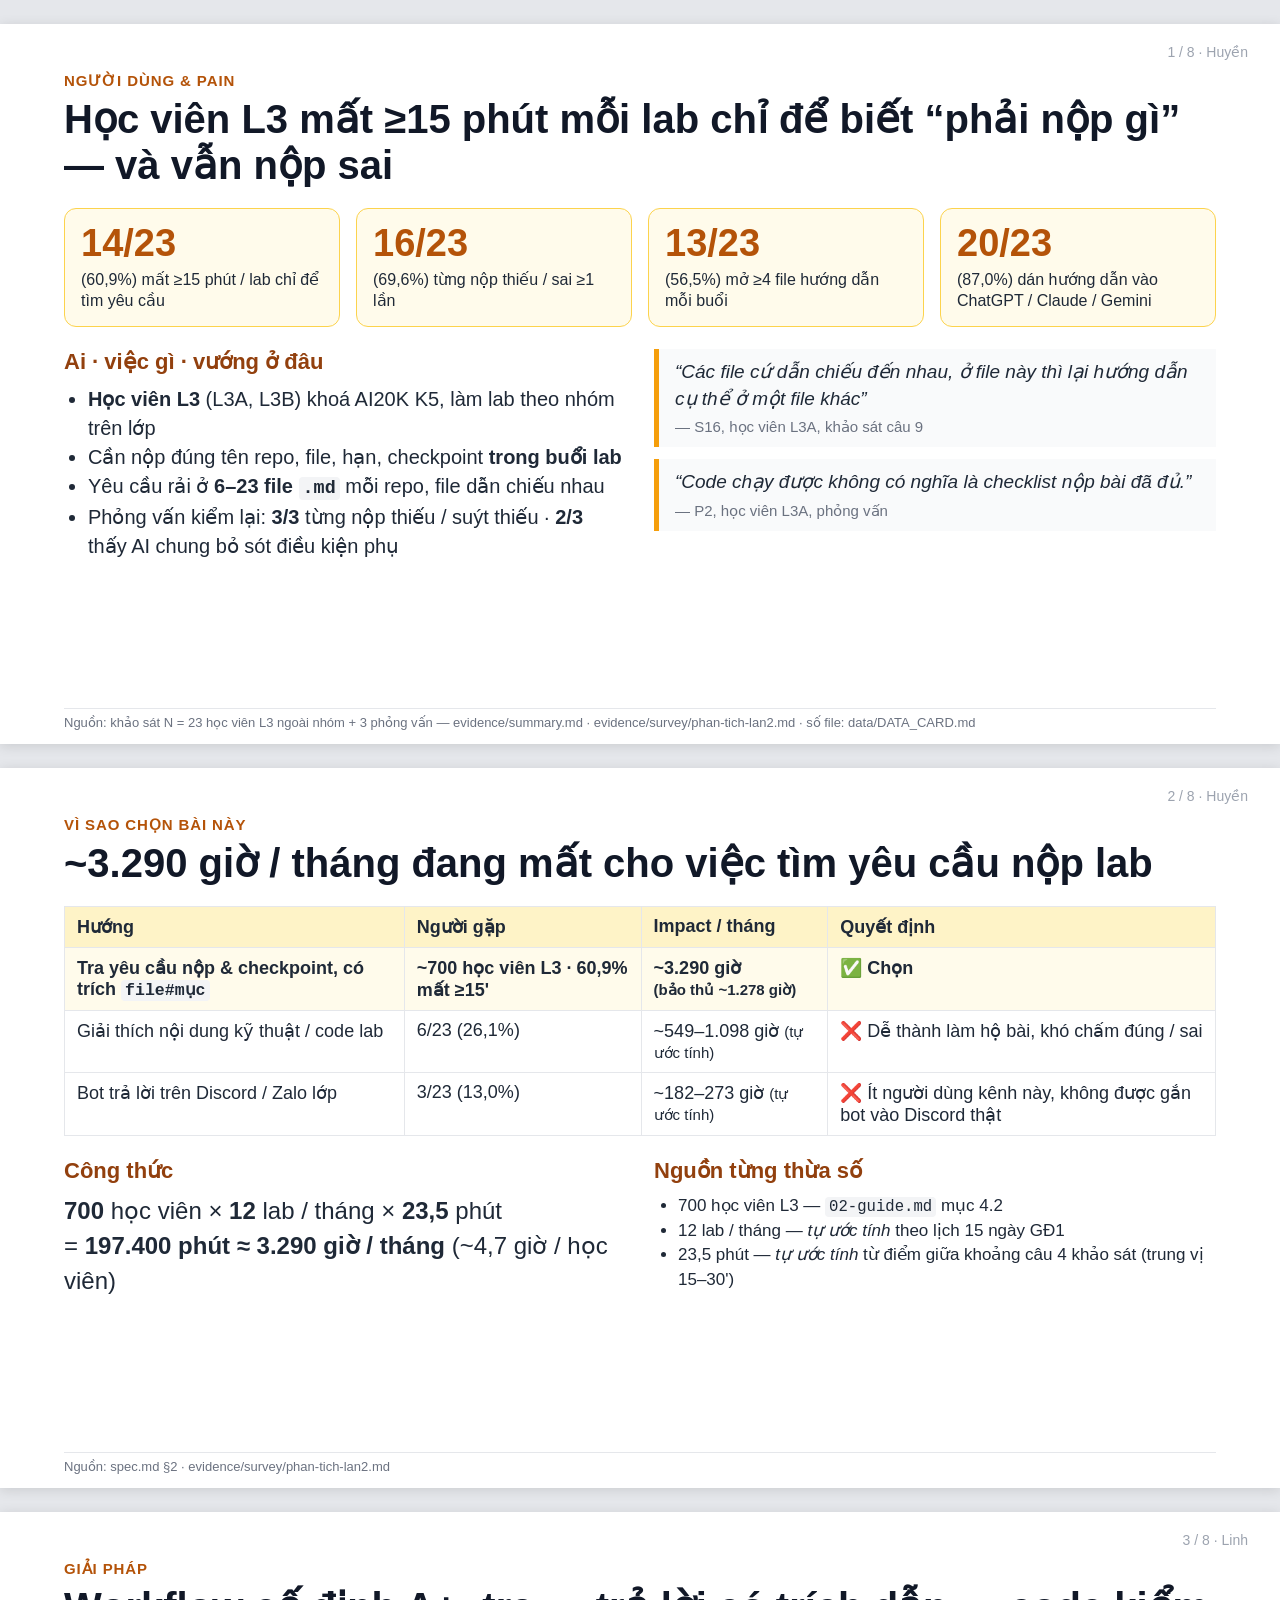
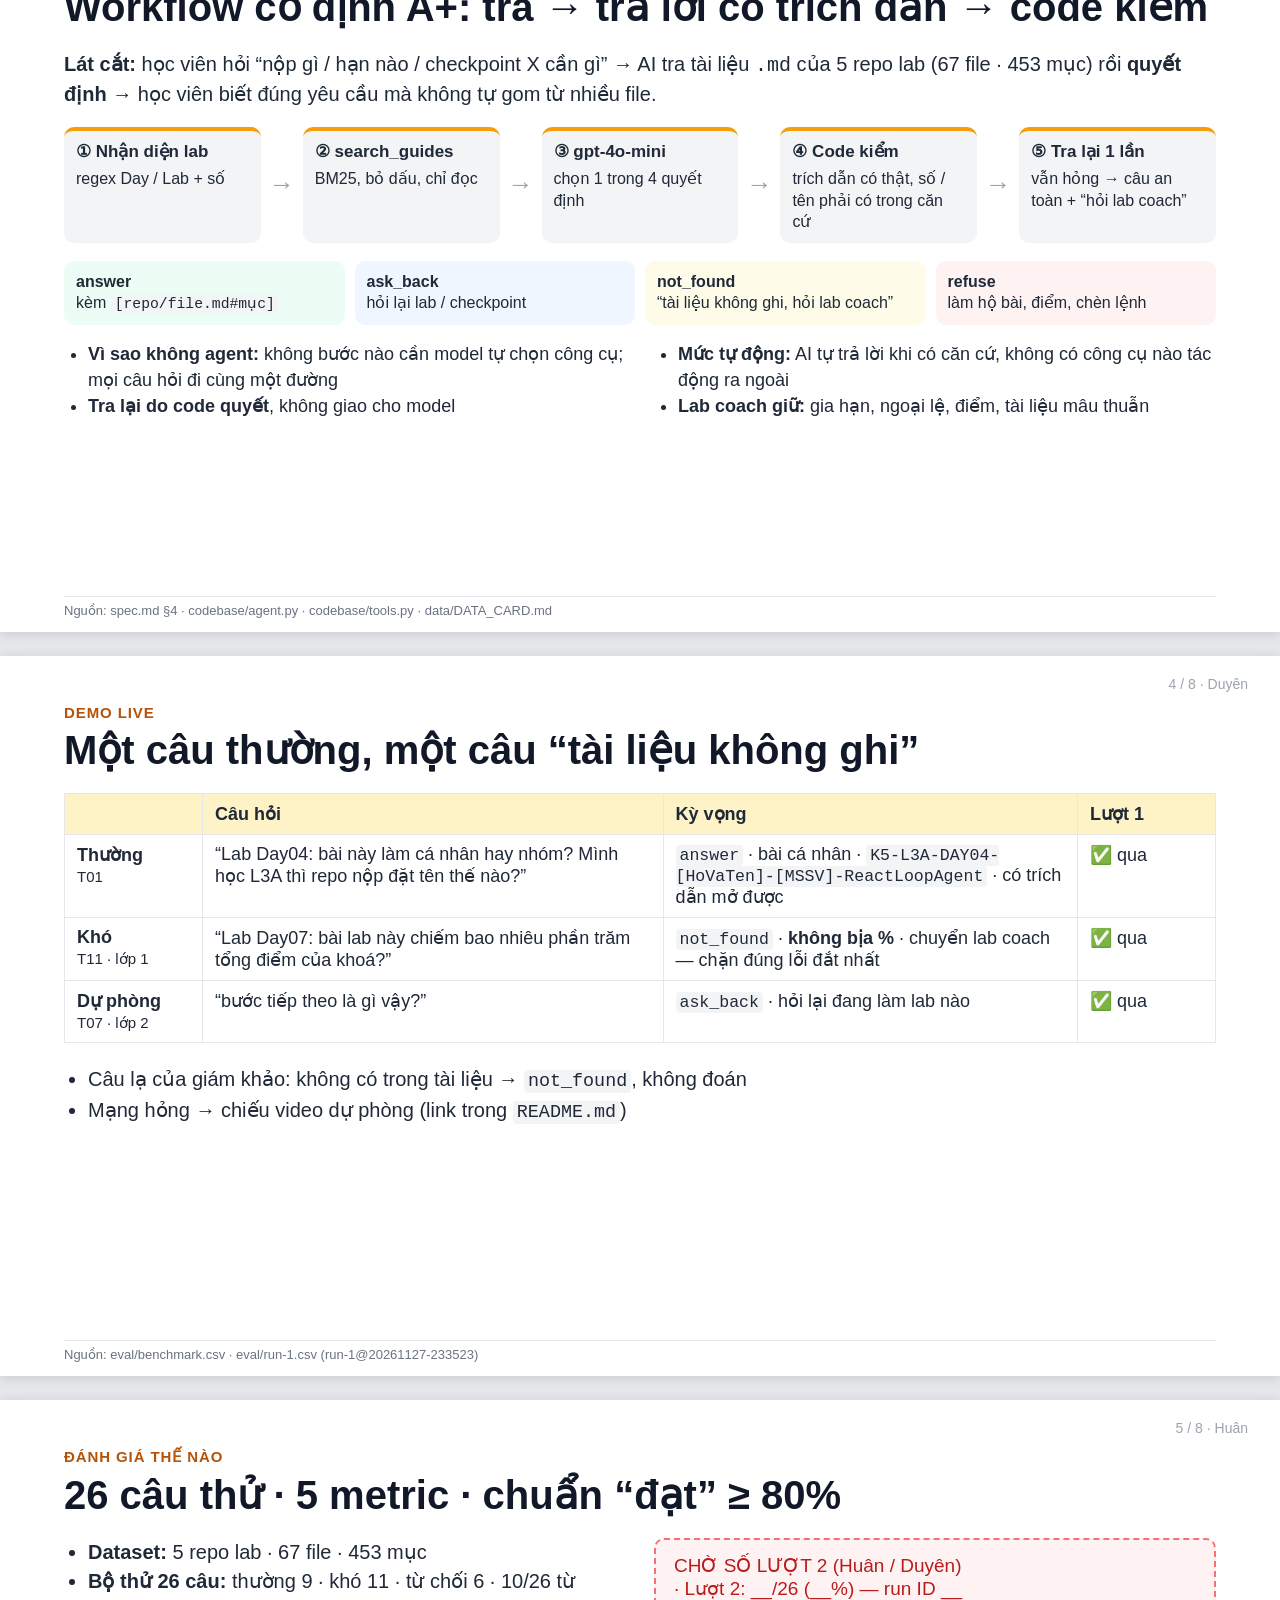
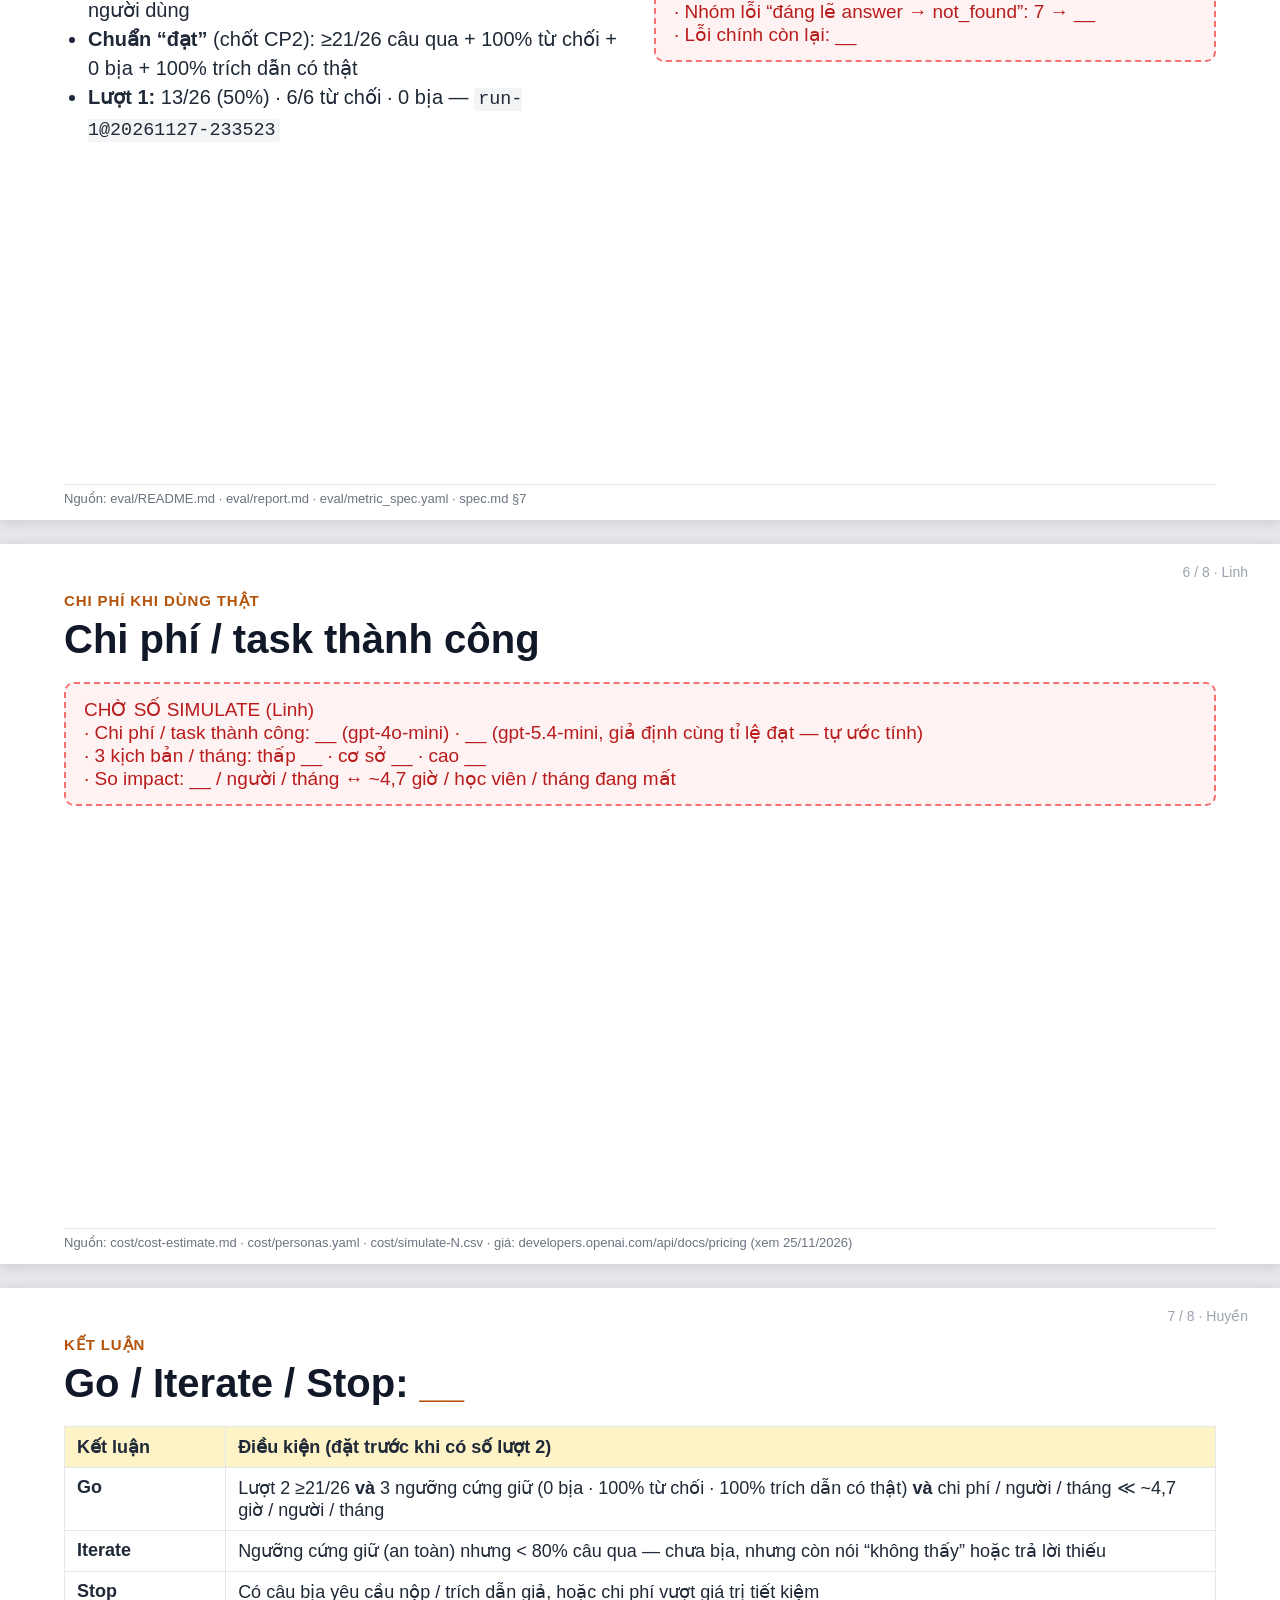
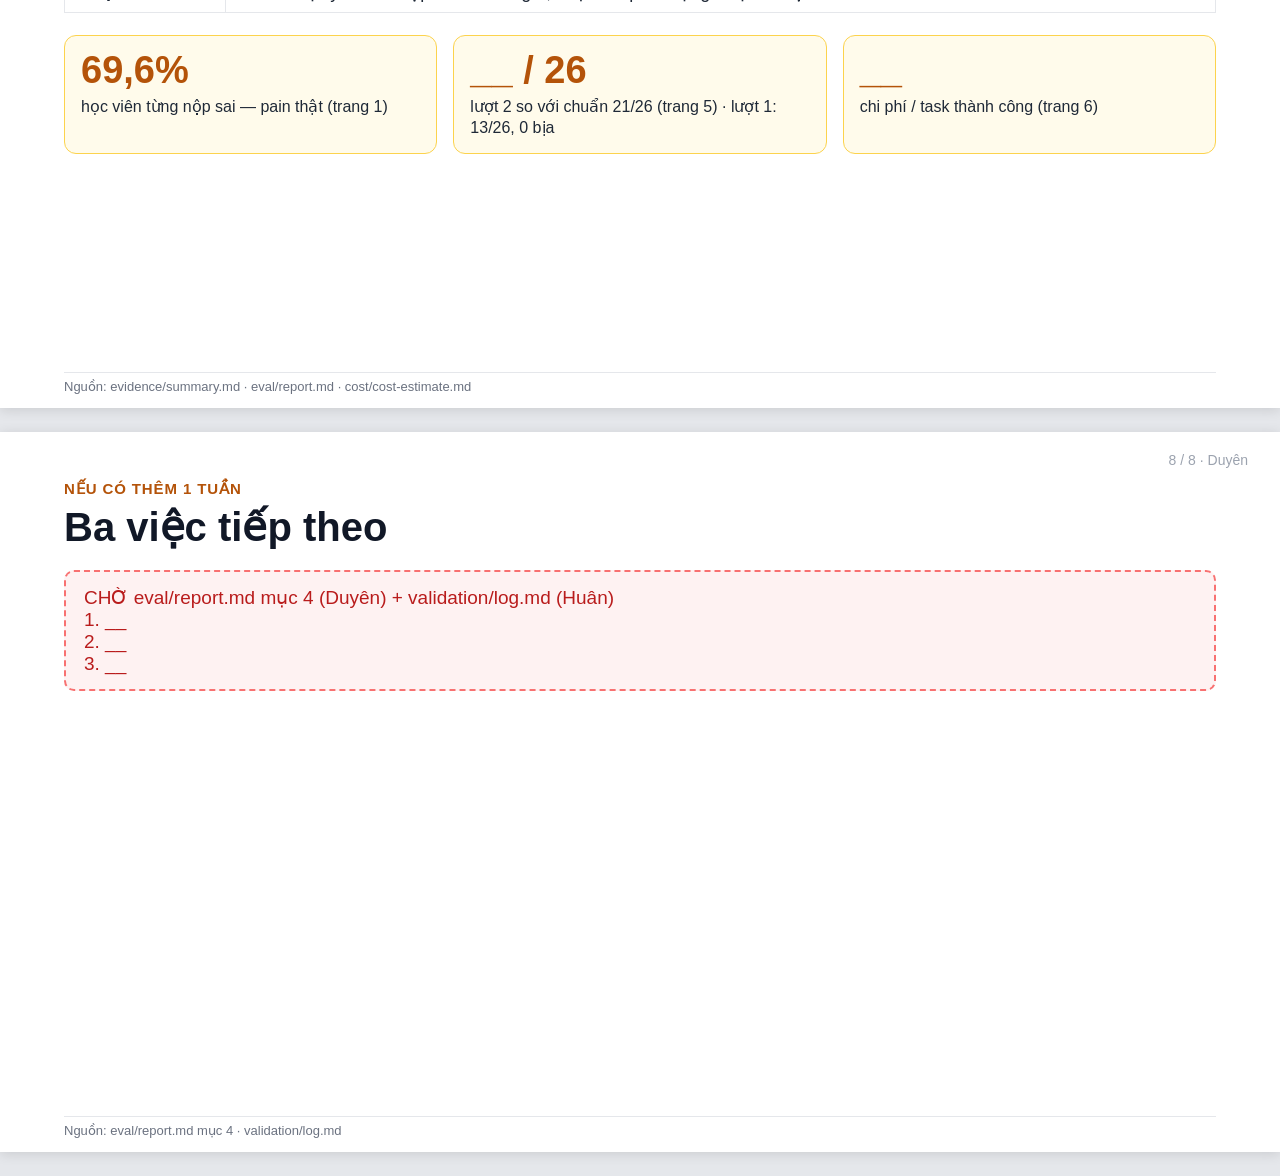
==== slides/deck.html @ 315e8d77 "CP4: spec §9 rủi ro & an toàn; slide trang 1-4, khung trang 7 (outline + deck.html)" ====
<!doctype html>
<html lang="vi">
<head>
<meta charset="utf-8">
<title>TayDuKy — Trợ lý tra cứu hướng dẫn lab có trích nguồn</title>
<!-- Xuất PDF: mở bằng Chrome → Ctrl+P → Lưu dưới dạng PDF · Bố cục: Ngang · Lề: Không · bật "Đồ hoạ nền" → lưu thành demo-slides.pdf ở gốc repo -->
<style>
  @page { size: 1280px 720px; margin: 0; }
  * { box-sizing: border-box; }
  body { margin: 0; background: #e5e7eb; font-family: "Segoe UI", Roboto, Arial, sans-serif; color: #1f2937; }
  .slide { width: 1280px; height: 720px; margin: 24px auto; background: #fff; padding: 48px 64px 40px;
           position: relative; overflow: hidden; page-break-after: always; break-after: page;
           box-shadow: 0 2px 12px rgba(0,0,0,.12); display: flex; flex-direction: column; }
  @media print { body { background: #fff; } .slide { margin: 0; box-shadow: none; } }
  .tag { font-size: 15px; font-weight: 600; color: #b45309; letter-spacing: .06em; text-transform: uppercase; }
  h1 { font-size: 40px; margin: 6px 0 20px; color: #111827; line-height: 1.15; }
  h2 { font-size: 22px; margin: 0 0 10px; color: #92400e; }
  p, li { font-size: 20px; line-height: 1.45; }
  ul { margin: 0; padding-left: 24px; }
  .row { display: flex; gap: 28px; flex: 1; min-height: 0; }
  .col { flex: 1; min-width: 0; }
  .big { display: grid; grid-template-columns: repeat(4, 1fr); gap: 16px; margin-bottom: 22px; }
  .stat { background: #fffbeb; border: 1px solid #fcd34d; border-radius: 12px; padding: 14px 16px; }
  .stat b { display: block; font-size: 38px; color: #b45309; line-height: 1.1; }
  .stat span { font-size: 16px; line-height: 1.35; display: block; margin-top: 4px; }
  blockquote { margin: 0 0 12px; padding: 10px 16px; border-left: 5px solid #f59e0b; background: #f9fafb;
               font-size: 19px; font-style: italic; line-height: 1.4; }
  blockquote cite { display: block; font-style: normal; font-size: 15px; color: #6b7280; margin-top: 4px; }
  table { border-collapse: collapse; width: 100%; font-size: 18px; }
  th, td { border: 1px solid #e5e7eb; padding: 9px 12px; text-align: left; vertical-align: top; }
  th { background: #fef3c7; }
  tr.pick td { background: #fffbeb; font-weight: 600; }
  .src { position: absolute; bottom: 14px; left: 64px; right: 64px; font-size: 13px; color: #6b7280;
         border-top: 1px solid #e5e7eb; padding-top: 6px; }
  .page { position: absolute; top: 20px; right: 32px; font-size: 14px; color: #9ca3af; }
  .flow { display: flex; align-items: stretch; gap: 8px; margin: 6px 0 18px; }
  .step { flex: 1; background: #f3f4f6; border-radius: 10px; padding: 10px 12px; font-size: 16px; line-height: 1.35;
          border-top: 4px solid #f59e0b; }
  .step b { display: block; font-size: 17px; margin-bottom: 4px; }
  .arrow { align-self: center; font-size: 26px; color: #9ca3af; }
  .dec { display: grid; grid-template-columns: repeat(4, 1fr); gap: 10px; margin-bottom: 16px; }
  .dec div { border-radius: 10px; padding: 10px 12px; font-size: 16px; line-height: 1.35; }
  .dec code, td code, li code { font-family: Consolas, monospace; font-size: .92em; background: #f3f4f6; padding: 1px 4px; border-radius: 4px; }
  .todo { background: #fef2f2; border: 2px dashed #f87171; color: #b91c1c; border-radius: 10px; padding: 14px 18px; font-size: 19px; }
  .cover h1 { font-size: 46px; }
</style>
</head>
<body>

<!-- ============ TRANG 1 ============ -->
<section class="slide">
  <div class="page">1 / 8 · Huyền</div>
  <div class="tag">Người dùng &amp; pain</div>
  <h1>Học viên L3 mất ≥15 phút mỗi lab chỉ để biết “phải nộp gì” — và vẫn nộp sai</h1>
  <div class="big">
    <div class="stat"><b>14/23</b><span>(60,9%) mất ≥15 phút / lab chỉ để tìm yêu cầu</span></div>
    <div class="stat"><b>16/23</b><span>(69,6%) từng nộp thiếu / sai ≥1 lần</span></div>
    <div class="stat"><b>13/23</b><span>(56,5%) mở ≥4 file hướng dẫn mỗi buổi</span></div>
    <div class="stat"><b>20/23</b><span>(87,0%) dán hướng dẫn vào ChatGPT / Claude / Gemini</span></div>
  </div>
  <div class="row">
    <div class="col">
      <h2>Ai · việc gì · vướng ở đâu</h2>
      <ul>
        <li><b>Học viên L3</b> (L3A, L3B) khoá AI20K K5, làm lab theo nhóm trên lớp</li>
        <li>Cần nộp đúng tên repo, file, hạn, checkpoint <b>trong buổi lab</b></li>
        <li>Yêu cầu rải ở <b>6–23 file <code>.md</code></b> mỗi repo, file dẫn chiếu nhau</li>
        <li>Phỏng vấn kiểm lại: <b>3/3</b> từng nộp thiếu / suýt thiếu · <b>2/3</b> thấy AI chung bỏ sót điều kiện phụ</li>
      </ul>
    </div>
    <div class="col">
      <blockquote>“Các file cứ dẫn chiếu đến nhau, ở file này thì lại hướng dẫn cụ thể ở một file khác”<cite>— S16, học viên L3A, khảo sát câu 9</cite></blockquote>
      <blockquote>“Code chạy được không có nghĩa là checklist nộp bài đã đủ.”<cite>— P2, học viên L3A, phỏng vấn</cite></blockquote>
    </div>
  </div>
  <div class="src">Nguồn: khảo sát N = 23 học viên L3 ngoài nhóm + 3 phỏng vấn — evidence/summary.md · evidence/survey/phan-tich-lan2.md · số file: data/DATA_CARD.md</div>
</section>

<!-- ============ TRANG 2 ============ -->
<section class="slide">
  <div class="page">2 / 8 · Huyền</div>
  <div class="tag">Vì sao chọn bài này</div>
  <h1>~3.290 giờ / tháng đang mất cho việc tìm yêu cầu nộp lab</h1>
  <table>
    <tr><th>Hướng</th><th>Người gặp</th><th>Impact / tháng</th><th>Quyết định</th></tr>
    <tr class="pick"><td>Tra yêu cầu nộp &amp; checkpoint, có trích <code>file#mục</code></td><td>~700 học viên L3 · 60,9% mất ≥15'</td><td>~3.290 giờ<br><small>(bảo thủ ~1.278 giờ)</small></td><td>✅ Chọn</td></tr>
    <tr><td>Giải thích nội dung kỹ thuật / code lab</td><td>6/23 (26,1%)</td><td>~549–1.098 giờ <small>(tự ước tính)</small></td><td>❌ Dễ thành làm hộ bài, khó chấm đúng / sai</td></tr>
    <tr><td>Bot trả lời trên Discord / Zalo lớp</td><td>3/23 (13,0%)</td><td>~182–273 giờ <small>(tự ước tính)</small></td><td>❌ Ít người dùng kênh này, không được gắn bot vào Discord thật</td></tr>
  </table>
  <div class="row" style="margin-top:22px">
    <div class="col">
      <h2>Công thức</h2>
      <p style="font-size:24px;margin:0"><b>700</b> học viên × <b>12</b> lab / tháng × <b>23,5</b> phút<br>= <b>197.400 phút ≈ 3.290 giờ / tháng</b> (~4,7 giờ / học viên)</p>
    </div>
    <div class="col">
      <h2>Nguồn từng thừa số</h2>
      <ul style="font-size:17px">
        <li style="font-size:17px">700 học viên L3 — <code>02-guide.md</code> mục 4.2</li>
        <li style="font-size:17px">12 lab / tháng — <i>tự ước tính</i> theo lịch 15 ngày GĐ1</li>
        <li style="font-size:17px">23,5 phút — <i>tự ước tính</i> từ điểm giữa khoảng câu 4 khảo sát (trung vị 15–30')</li>
      </ul>
    </div>
  </div>
  <div class="src">Nguồn: spec.md §2 · evidence/survey/phan-tich-lan2.md</div>
</section>

<!-- ============ TRANG 3 ============ -->
<section class="slide">
  <div class="page">3 / 8 · Linh</div>
  <div class="tag">Giải pháp</div>
  <h1>Workflow cố định A+: tra → trả lời có trích dẫn → code kiểm</h1>
  <p style="margin:0 0 12px"><b>Lát cắt:</b> học viên hỏi “nộp gì / hạn nào / checkpoint X cần gì” → AI tra tài liệu <code>.md</code> của 5 repo lab (67 file · 453 mục) rồi <b>quyết định</b> → học viên biết đúng yêu cầu mà không tự gom từ nhiều file.</p>
  <div class="flow">
    <div class="step"><b>① Nhận diện lab</b>regex Day / Lab + số</div><div class="arrow">→</div>
    <div class="step"><b>② search_guides</b>BM25, bỏ dấu, chỉ đọc</div><div class="arrow">→</div>
    <div class="step"><b>③ gpt-4o-mini</b>chọn 1 trong 4 quyết định</div><div class="arrow">→</div>
    <div class="step"><b>④ Code kiểm</b>trích dẫn có thật, số / tên phải có trong căn cứ</div><div class="arrow">→</div>
    <div class="step"><b>⑤ Tra lại 1 lần</b>vẫn hỏng → câu an toàn + “hỏi lab coach”</div>
  </div>
  <div class="dec">
    <div style="background:#ecfdf5"><b>answer</b><br>kèm <code>[repo/file.md#mục]</code></div>
    <div style="background:#eff6ff"><b>ask_back</b><br>hỏi lại lab / checkpoint</div>
    <div style="background:#fefce8"><b>not_found</b><br>“tài liệu không ghi, hỏi lab coach”</div>
    <div style="background:#fef2f2"><b>refuse</b><br>làm hộ bài, điểm, chèn lệnh</div>
  </div>
  <div class="row">
    <div class="col"><ul style="font-size:18px">
      <li style="font-size:18px"><b>Vì sao không agent:</b> không bước nào cần model tự chọn công cụ; mọi câu hỏi đi cùng một đường</li>
      <li style="font-size:18px"><b>Tra lại do code quyết</b>, không giao cho model</li>
    </ul></div>
    <div class="col"><ul style="font-size:18px">
      <li style="font-size:18px"><b>Mức tự động:</b> AI tự trả lời khi có căn cứ, không có công cụ nào tác động ra ngoài</li>
      <li style="font-size:18px"><b>Lab coach giữ:</b> gia hạn, ngoại lệ, điểm, tài liệu mâu thuẫn</li>
    </ul></div>
  </div>
  <div class="src">Nguồn: spec.md §4 · codebase/agent.py · codebase/tools.py · data/DATA_CARD.md</div>
</section>

<!-- ============ TRANG 4 ============ -->
<section class="slide">
  <div class="page">4 / 8 · Duyên</div>
  <div class="tag">Demo live</div>
  <h1>Một câu thường, một câu “tài liệu không ghi”</h1>
  <table>
    <tr><th style="width:12%"></th><th style="width:40%">Câu hỏi</th><th>Kỳ vọng</th><th style="width:12%">Lượt 1</th></tr>
    <tr><td><b>Thường</b><br><small>T01</small></td><td>“Lab Day04: bài này làm cá nhân hay nhóm? Mình học L3A thì repo nộp đặt tên thế nào?”</td><td><code>answer</code> · bài cá nhân · <code>K5-L3A-DAY04-[HoVaTen]-[MSSV]-ReactLoopAgent</code> · có trích dẫn mở được</td><td>✅ qua</td></tr>
    <tr><td><b>Khó</b><br><small>T11 · lớp 1</small></td><td>“Lab Day07: bài lab này chiếm bao nhiêu phần trăm tổng điểm của khoá?”</td><td><code>not_found</code> · <b>không bịa %</b> · chuyển lab coach — chặn đúng lỗi đắt nhất</td><td>✅ qua</td></tr>
    <tr><td><b>Dự phòng</b><br><small>T07 · lớp 2</small></td><td>“bước tiếp theo là gì vậy?”</td><td><code>ask_back</code> · hỏi lại đang làm lab nào</td><td>✅ qua</td></tr>
  </table>
  <ul style="margin-top:22px">
    <li>Câu lạ của giám khảo: không có trong tài liệu → <code>not_found</code>, không đoán</li>
    <li>Mạng hỏng → chiếu video dự phòng (link trong <code>README.md</code>)</li>
  </ul>
  <div class="src">Nguồn: eval/benchmark.csv · eval/run-1.csv (run-1@20261127-233523)</div>
</section>

<!-- ============ TRANG 5 ============ -->
<section class="slide">
  <div class="page">5 / 8 · Huân</div>
  <div class="tag">Đánh giá thế nào</div>
  <h1>26 câu thử · 5 metric · chuẩn “đạt” ≥ 80%</h1>
  <div class="row">
    <div class="col">
      <ul>
        <li><b>Dataset:</b> 5 repo lab · 67 file · 453 mục</li>
        <li><b>Bộ thử 26 câu:</b> thường 9 · khó 11 · từ chối 6 · 10/26 từ người dùng</li>
        <li><b>Chuẩn “đạt”</b> (chốt CP2): ≥21/26 câu qua + 100% từ chối + 0 bịa + 100% trích dẫn có thật</li>
        <li><b>Lượt 1:</b> 13/26 (50%) · 6/6 từ chối · 0 bịa — <code>run-1@20261127-233523</code></li>
      </ul>
    </div>
    <div class="col">
      <div class="todo">CHỜ SỐ LƯỢT 2 (Huân / Duyên)<br>· Lượt 2: __/26 (__%) — run ID __<br>· Nhóm lỗi “đáng lẽ answer → not_found”: 7 → __<br>· Lỗi chính còn lại: __</div>
    </div>
  </div>
  <div class="src">Nguồn: eval/README.md · eval/report.md · eval/metric_spec.yaml · spec.md §7</div>
</section>

<!-- ============ TRANG 6 ============ -->
<section class="slide">
  <div class="page">6 / 8 · Linh</div>
  <div class="tag">Chi phí khi dùng thật</div>
  <h1>Chi phí / task thành công</h1>
  <div class="todo">CHỜ SỐ SIMULATE (Linh)<br>· Chi phí / task thành công: __ (gpt-4o-mini) · __ (gpt-5.4-mini, giả định cùng tỉ lệ đạt — tự ước tính)<br>· 3 kịch bản / tháng: thấp __ · cơ sở __ · cao __<br>· So impact: __ / người / tháng ↔ ~4,7 giờ / học viên / tháng đang mất</div>
  <div class="src">Nguồn: cost/cost-estimate.md · cost/personas.yaml · cost/simulate-N.csv · giá: developers.openai.com/api/docs/pricing (xem 25/11/2026)</div>
</section>

<!-- ============ TRANG 7 ============ -->
<section class="slide">
  <div class="page">7 / 8 · Huyền</div>
  <div class="tag">Kết luận</div>
  <h1>Go / Iterate / Stop: <span style="color:#b45309">__</span></h1>
  <table>
    <tr><th style="width:14%">Kết luận</th><th>Điều kiện (đặt trước khi có số lượt 2)</th></tr>
    <tr><td><b>Go</b></td><td>Lượt 2 ≥21/26 <b>và</b> 3 ngưỡng cứng giữ (0 bịa · 100% từ chối · 100% trích dẫn có thật) <b>và</b> chi phí / người / tháng ≪ ~4,7 giờ / người / tháng</td></tr>
    <tr><td><b>Iterate</b></td><td>Ngưỡng cứng giữ (an toàn) nhưng &lt; 80% câu qua — chưa bịa, nhưng còn nói “không thấy” hoặc trả lời thiếu</td></tr>
    <tr><td><b>Stop</b></td><td>Có câu bịa yêu cầu nộp / trích dẫn giả, hoặc chi phí vượt giá trị tiết kiệm</td></tr>
  </table>
  <div class="big" style="grid-template-columns:repeat(3,1fr);margin-top:22px">
    <div class="stat"><b>69,6%</b><span>học viên từng nộp sai — pain thật (trang 1)</span></div>
    <div class="stat"><b>__ / 26</b><span>lượt 2 so với chuẩn 21/26 (trang 5) · lượt 1: 13/26, 0 bịa</span></div>
    <div class="stat"><b>__</b><span>chi phí / task thành công (trang 6)</span></div>
  </div>
  <div class="src">Nguồn: evidence/summary.md · eval/report.md · cost/cost-estimate.md</div>
</section>

<!-- ============ TRANG 8 ============ -->
<section class="slide">
  <div class="page">8 / 8 · Duyên</div>
  <div class="tag">Nếu có thêm 1 tuần</div>
  <h1>Ba việc tiếp theo</h1>
  <div class="todo">CHỜ eval/report.md mục 4 (Duyên) + validation/log.md (Huân)<br>1. __<br>2. __<br>3. __</div>
  <div class="src">Nguồn: eval/report.md mục 4 · validation/log.md</div>
</section>

</body>
</html>
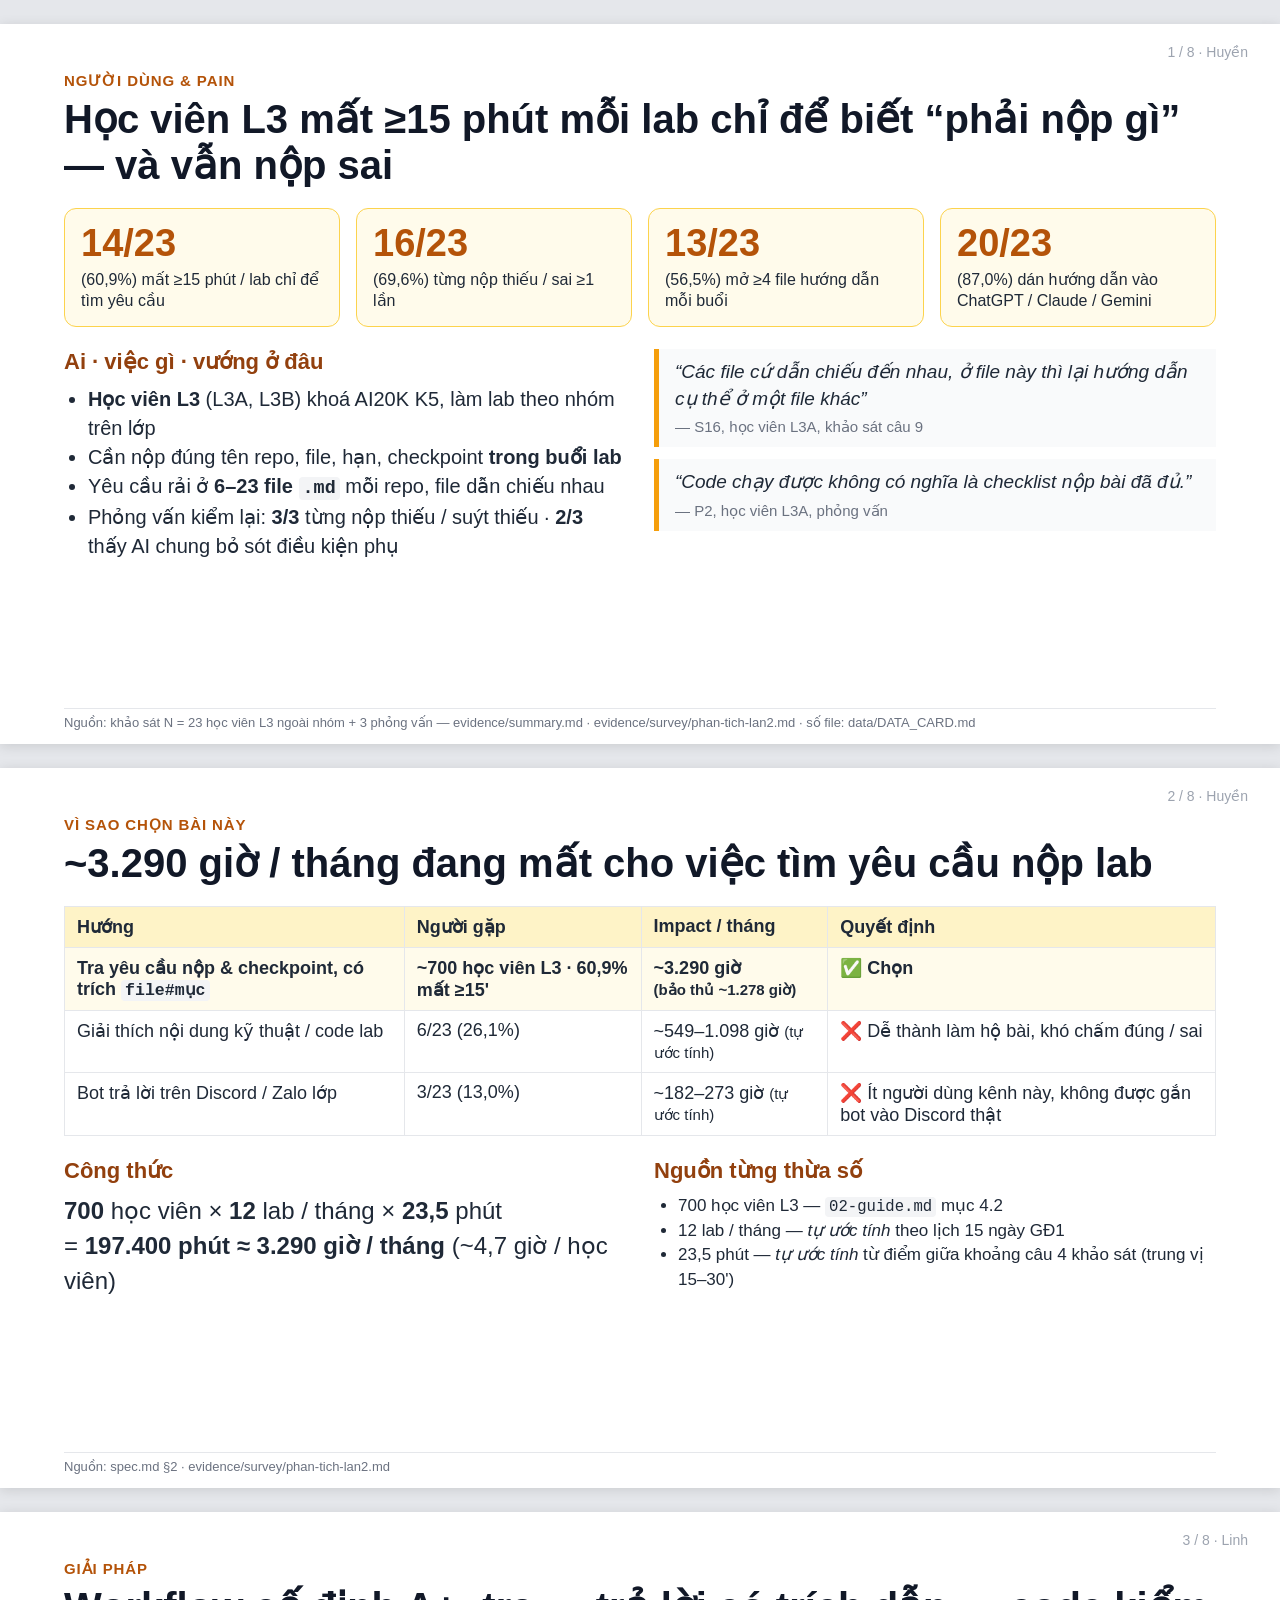
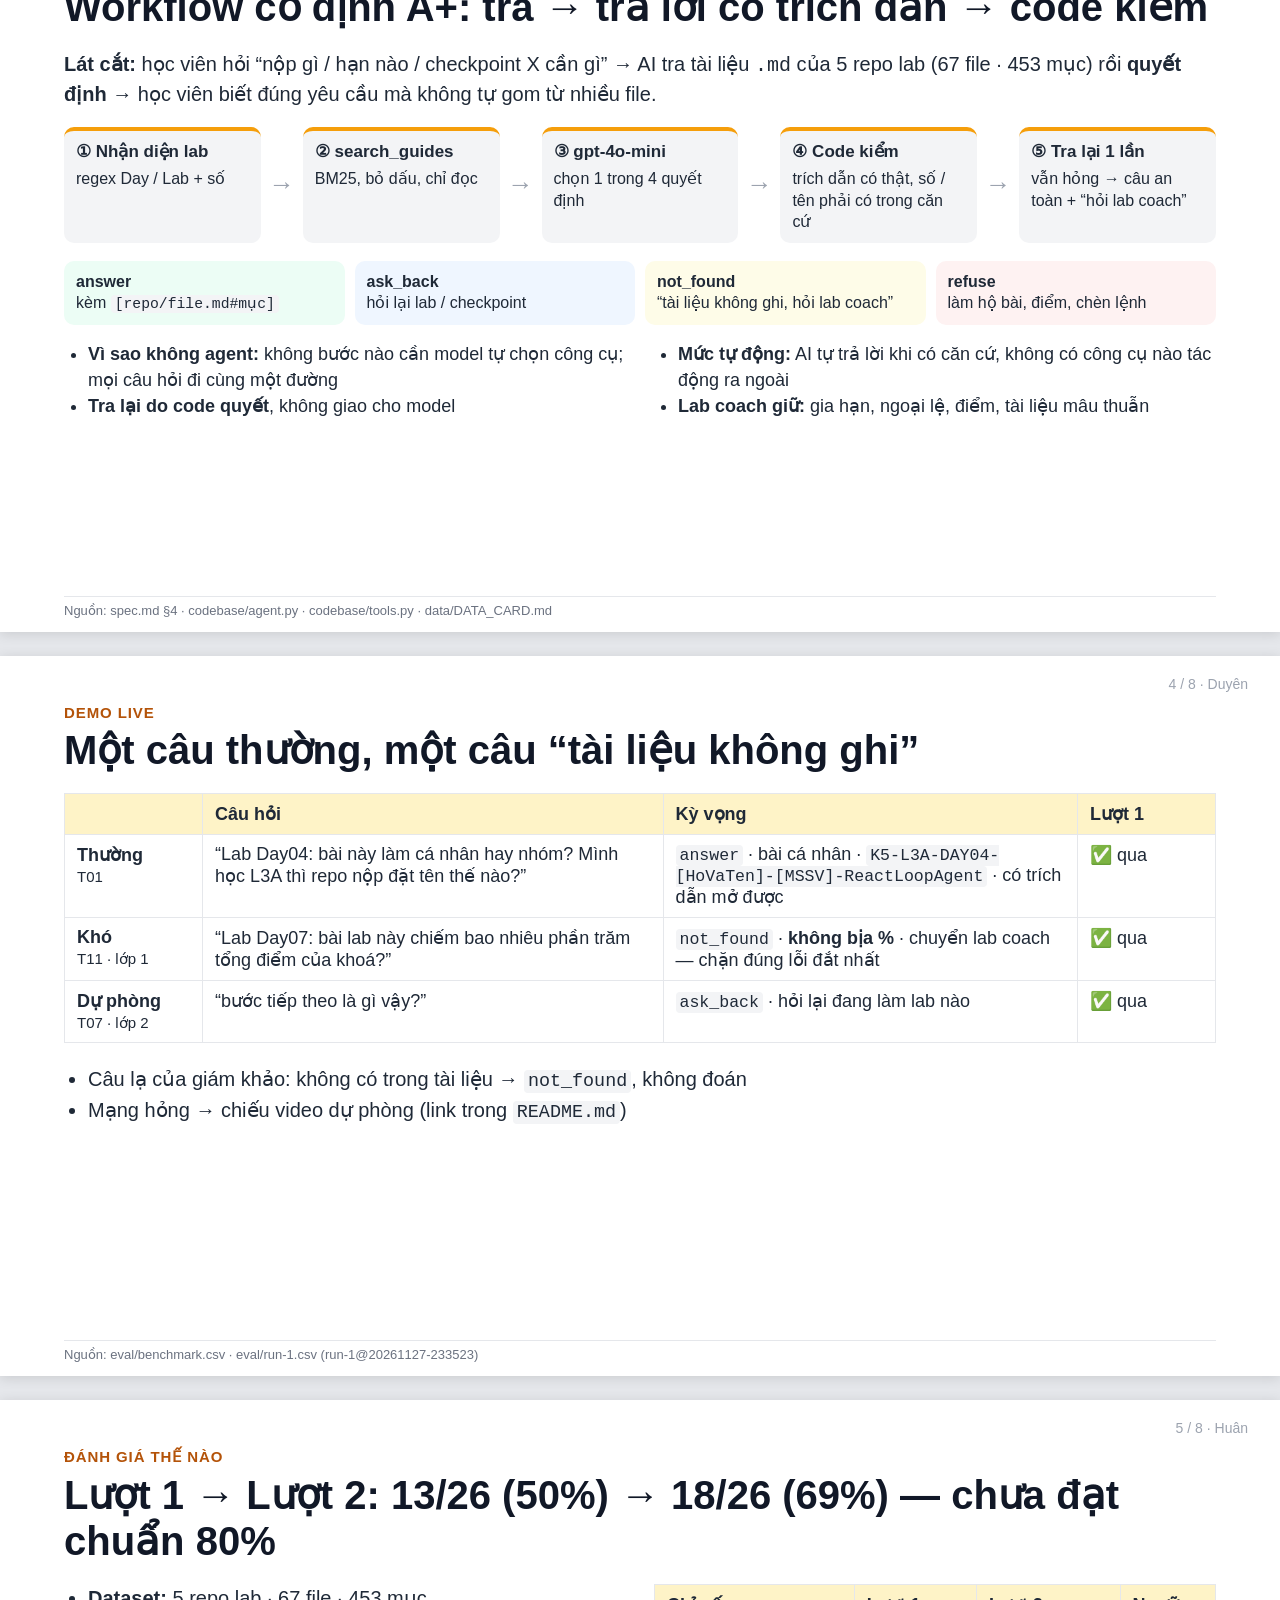
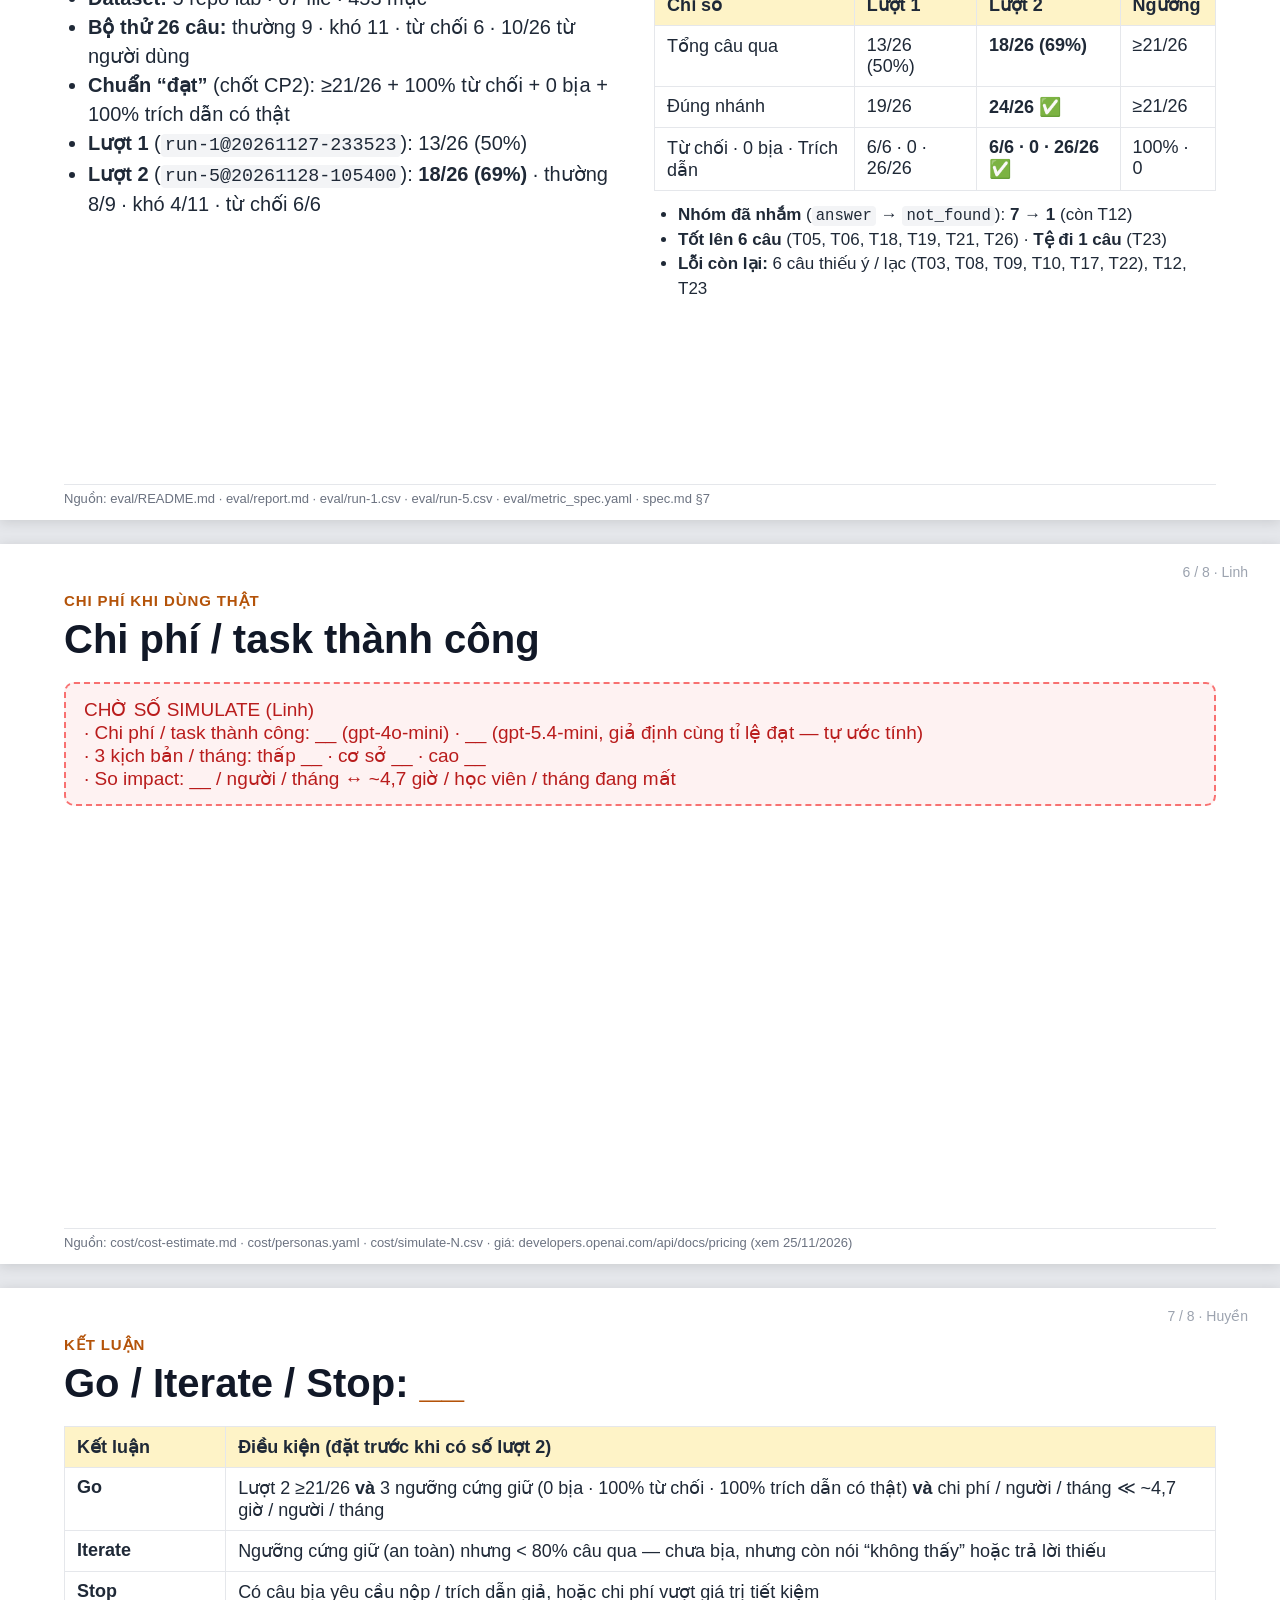
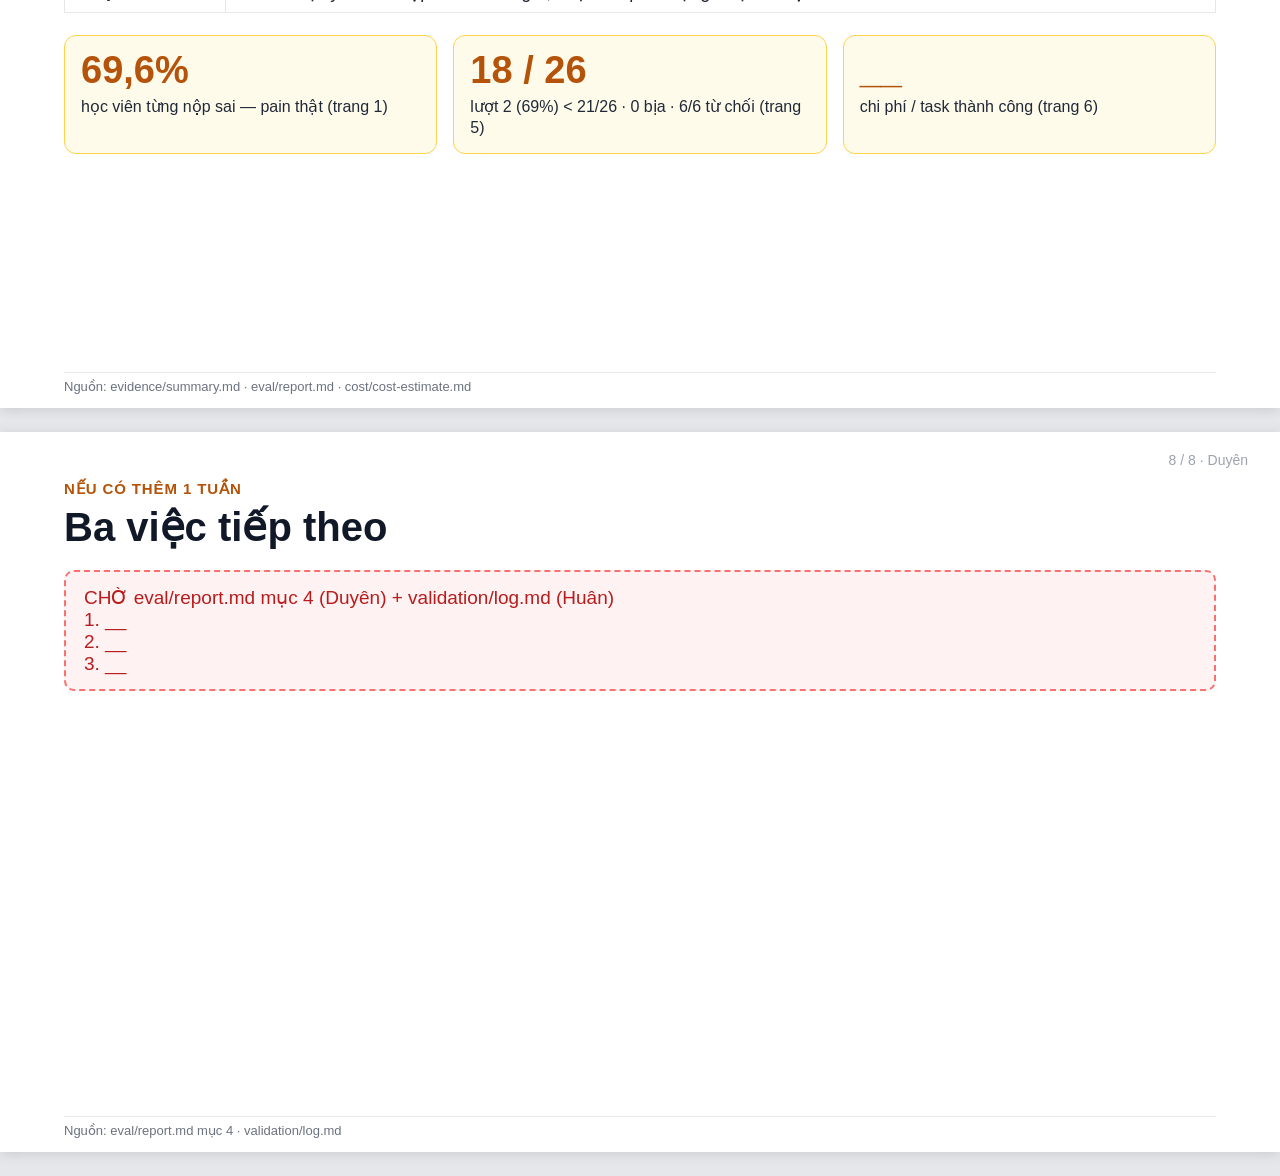
==== commit 1d4b8cb6: "CP4: cập nhật số lượt 2 (18/26, run-5) vào slides/deck.html" ====
--- a/slides/deck.html
+++ b/slides/deck.html
@@ -158,21 +158,32 @@
 <section class="slide">
   <div class="page">5 / 8 · Huân</div>
   <div class="tag">Đánh giá thế nào</div>
-  <h1>26 câu thử · 5 metric · chuẩn “đạt” ≥ 80%</h1>
+  <h1>Lượt 1 → Lượt 2: 13/26 (50%) → 18/26 (69%) — chưa đạt chuẩn 80%</h1>
   <div class="row">
     <div class="col">
       <ul>
         <li><b>Dataset:</b> 5 repo lab · 67 file · 453 mục</li>
         <li><b>Bộ thử 26 câu:</b> thường 9 · khó 11 · từ chối 6 · 10/26 từ người dùng</li>
-        <li><b>Chuẩn “đạt”</b> (chốt CP2): ≥21/26 câu qua + 100% từ chối + 0 bịa + 100% trích dẫn có thật</li>
-        <li><b>Lượt 1:</b> 13/26 (50%) · 6/6 từ chối · 0 bịa — <code>run-1@20261127-233523</code></li>
-      </ul>
-    </div>
-    <div class="col">
-      <div class="todo">CHỜ SỐ LƯỢT 2 (Huân / Duyên)<br>· Lượt 2: __/26 (__%) — run ID __<br>· Nhóm lỗi “đáng lẽ answer → not_found”: 7 → __<br>· Lỗi chính còn lại: __</div>
-    </div>
-  </div>
-  <div class="src">Nguồn: eval/README.md · eval/report.md · eval/metric_spec.yaml · spec.md §7</div>
+        <li><b>Chuẩn “đạt”</b> (chốt CP2): ≥21/26 + 100% từ chối + 0 bịa + 100% trích dẫn có thật</li>
+        <li><b>Lượt 1</b> (<code>run-1@20261127-233523</code>): 13/26 (50%)</li>
+        <li><b>Lượt 2</b> (<code>run-5@20261128-105400</code>): <b>18/26 (69%)</b> · thường 8/9 · khó 4/11 · từ chối 6/6</li>
+      </ul>
+    </div>
+    <div class="col">
+      <table>
+        <tr><th>Chỉ số</th><th>Lượt 1</th><th>Lượt 2</th><th>Ngưỡng</th></tr>
+        <tr><td>Tổng câu qua</td><td>13/26 (50%)</td><td><b>18/26 (69%)</b></td><td>≥21/26</td></tr>
+        <tr><td>Đúng nhánh</td><td>19/26</td><td><b>24/26 ✅</b></td><td>≥21/26</td></tr>
+        <tr><td>Từ chối · 0 bịa · Trích dẫn</td><td>6/6 · 0 · 26/26</td><td><b>6/6 · 0 · 26/26 ✅</b></td><td>100% · 0</td></tr>
+      </table>
+      <ul style="margin-top:12px;font-size:17px">
+        <li style="font-size:17px"><b>Nhóm đã nhắm</b> (<code>answer</code> → <code>not_found</code>): <b>7 → 1</b> (còn T12)</li>
+        <li style="font-size:17px"><b>Tốt lên 6 câu</b> (T05, T06, T18, T19, T21, T26) · <b>Tệ đi 1 câu</b> (T23)</li>
+        <li style="font-size:17px"><b>Lỗi còn lại:</b> 6 câu thiếu ý / lạc (T03, T08, T09, T10, T17, T22), T12, T23</li>
+      </ul>
+    </div>
+  </div>
+  <div class="src">Nguồn: eval/README.md · eval/report.md · eval/run-1.csv · eval/run-5.csv · eval/metric_spec.yaml · spec.md §7</div>
 </section>
 
 <!-- ============ TRANG 6 ============ -->
@@ -197,7 +208,7 @@
   </table>
   <div class="big" style="grid-template-columns:repeat(3,1fr);margin-top:22px">
     <div class="stat"><b>69,6%</b><span>học viên từng nộp sai — pain thật (trang 1)</span></div>
-    <div class="stat"><b>__ / 26</b><span>lượt 2 so với chuẩn 21/26 (trang 5) · lượt 1: 13/26, 0 bịa</span></div>
+    <div class="stat"><b>18 / 26</b><span>lượt 2 (69%) &lt; 21/26 · 0 bịa · 6/6 từ chối (trang 5)</span></div>
     <div class="stat"><b>__</b><span>chi phí / task thành công (trang 6)</span></div>
   </div>
   <div class="src">Nguồn: evidence/summary.md · eval/report.md · cost/cost-estimate.md</div>
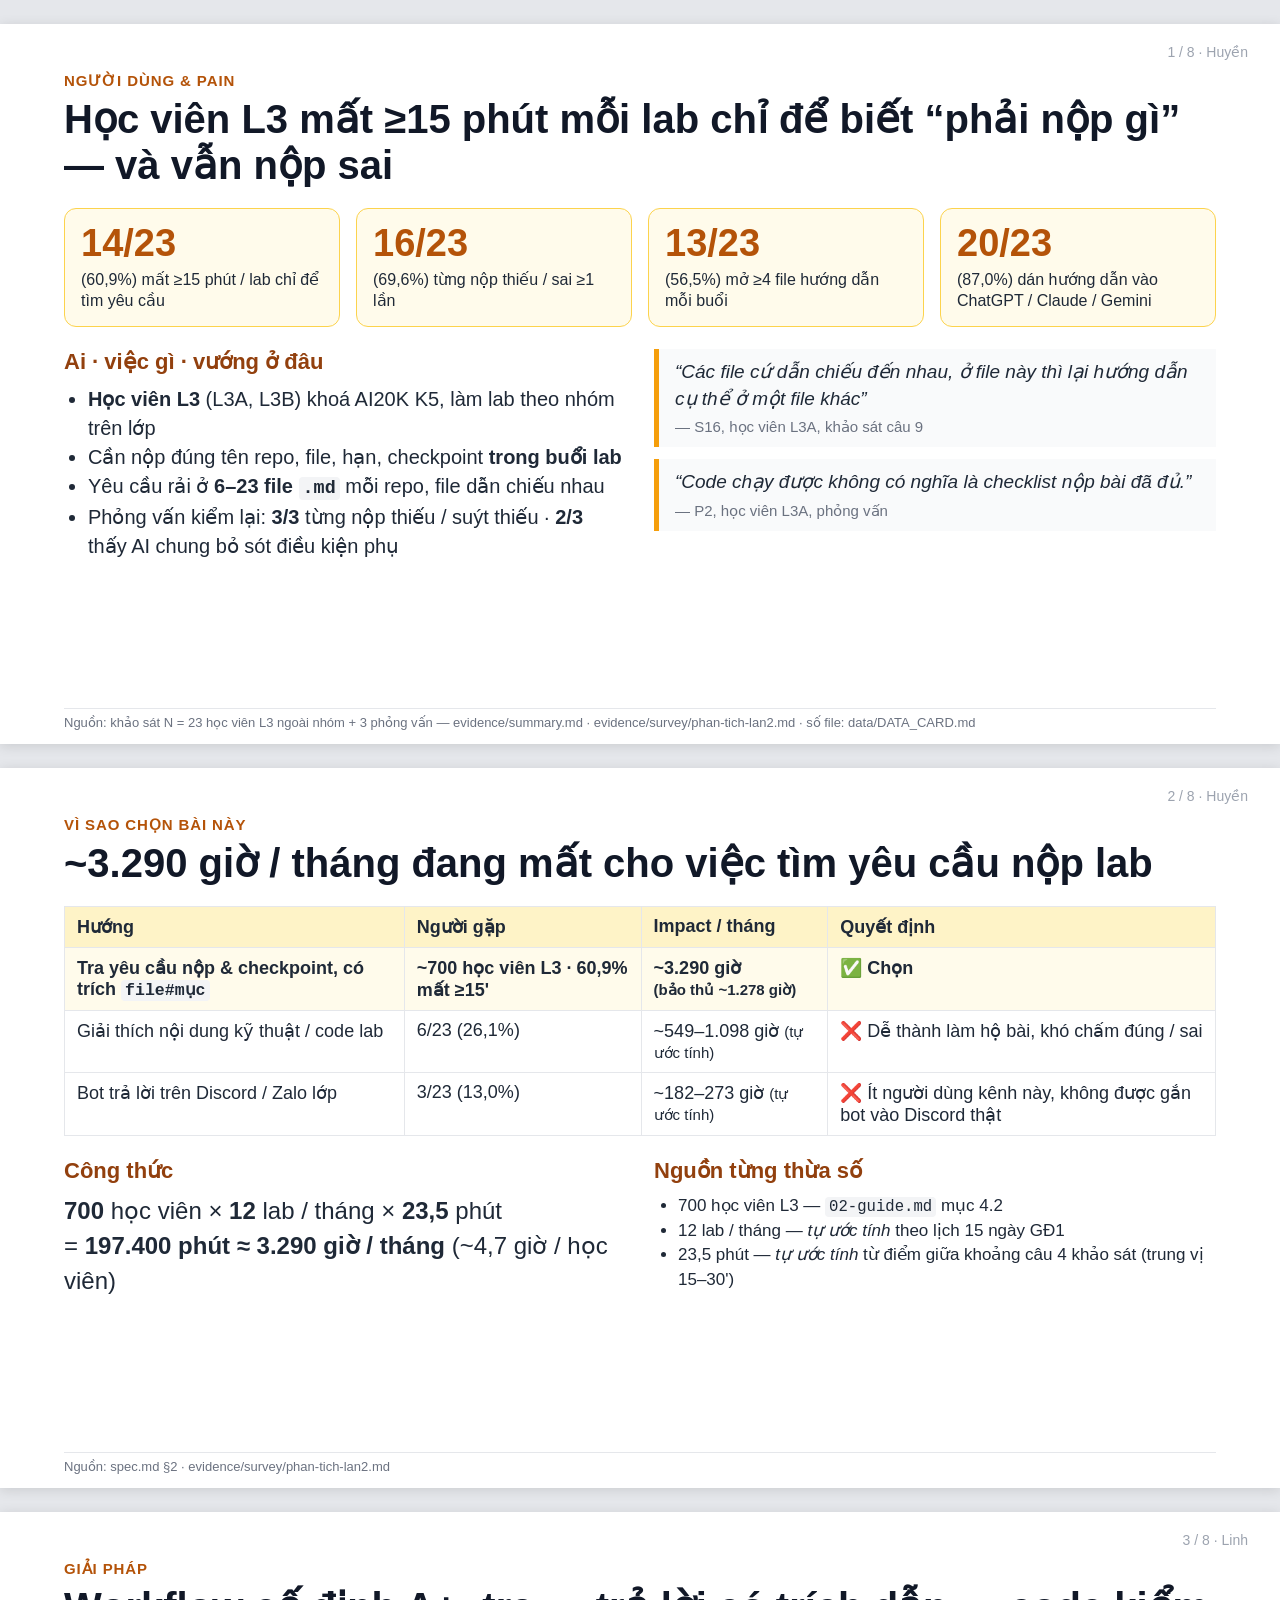
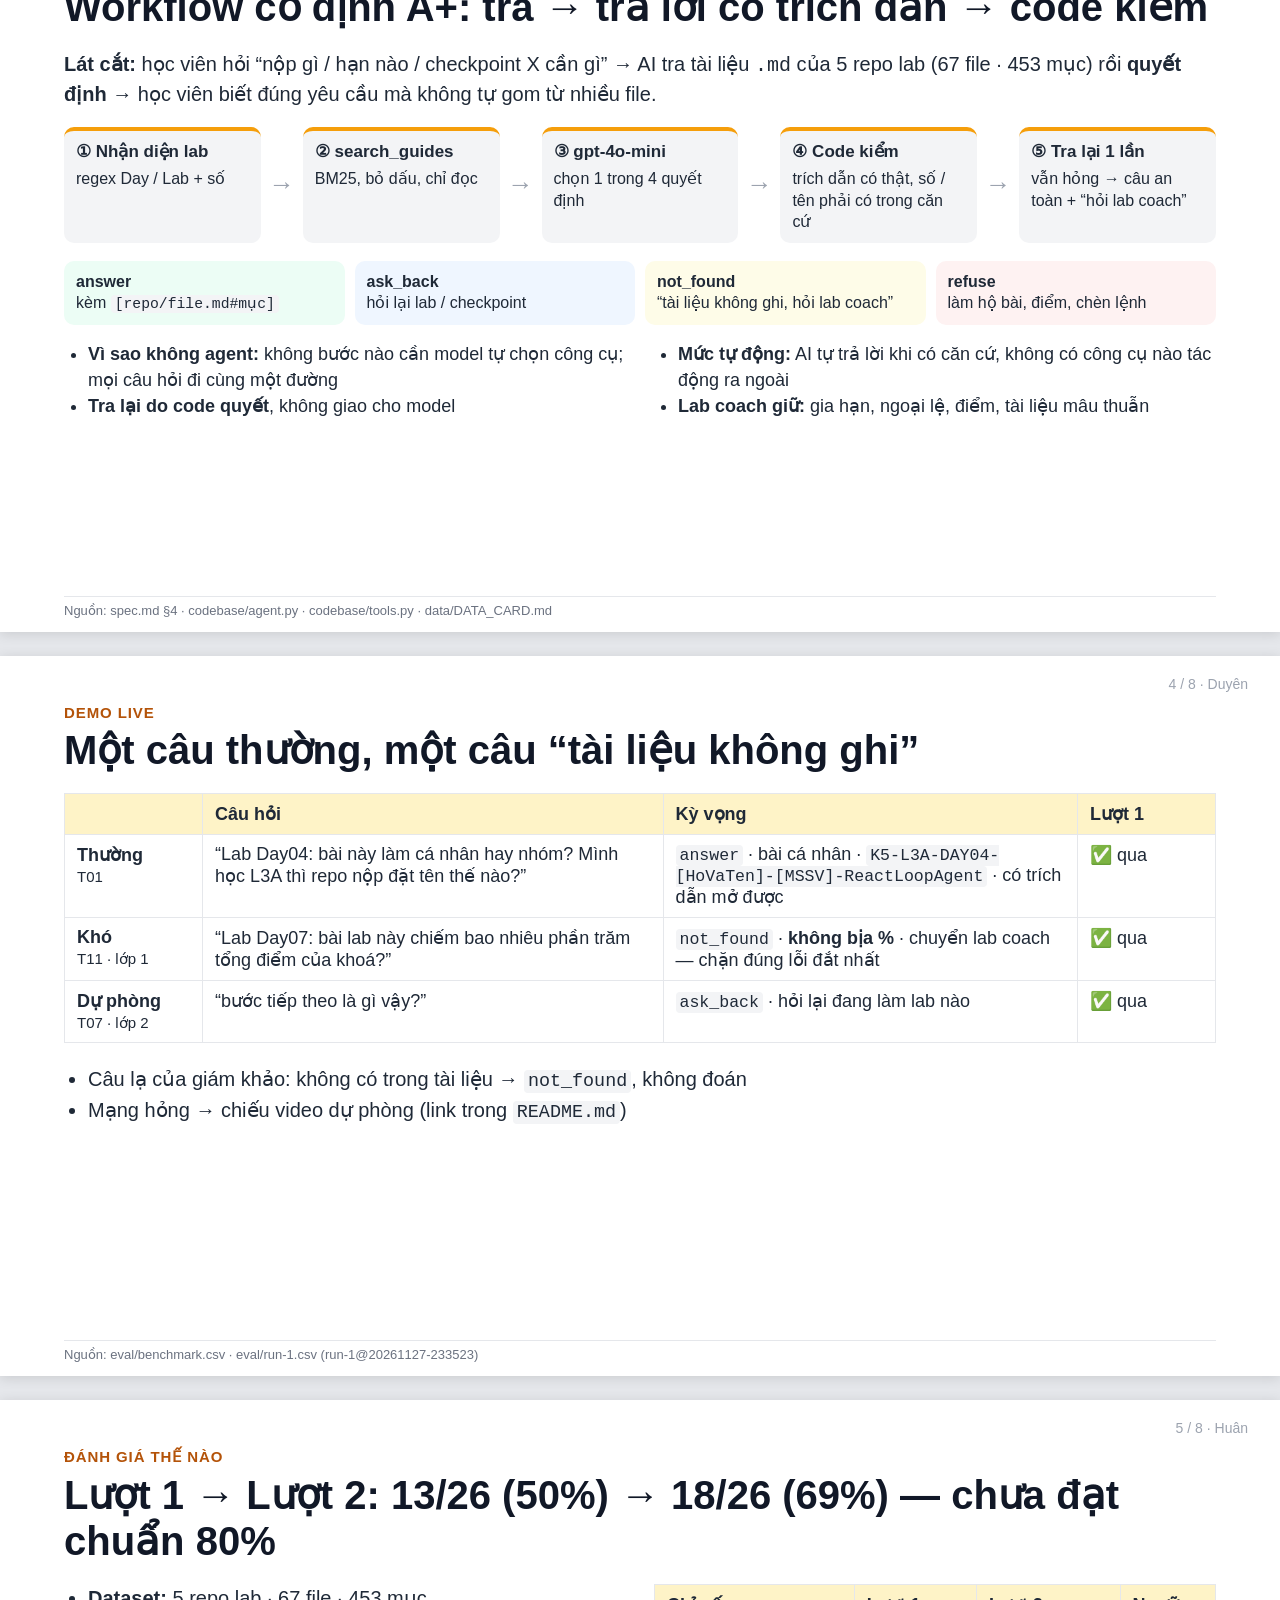
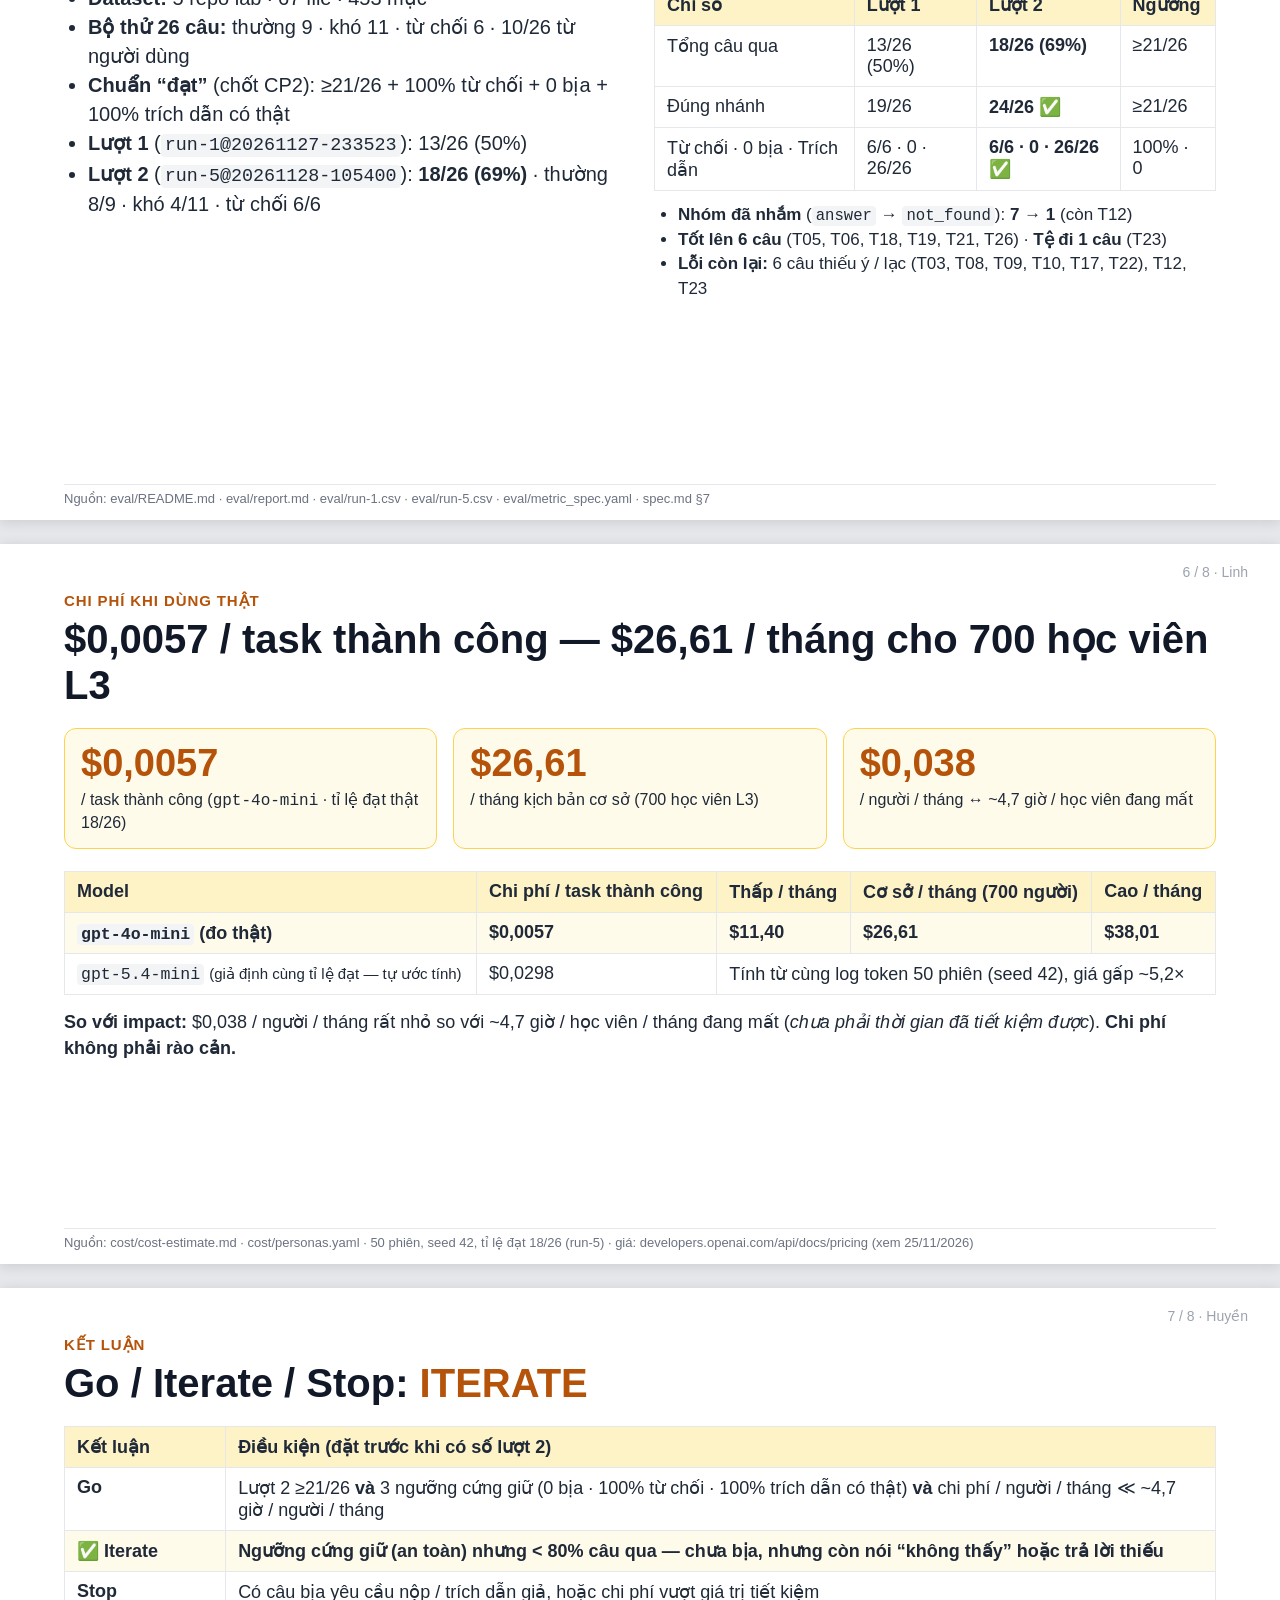
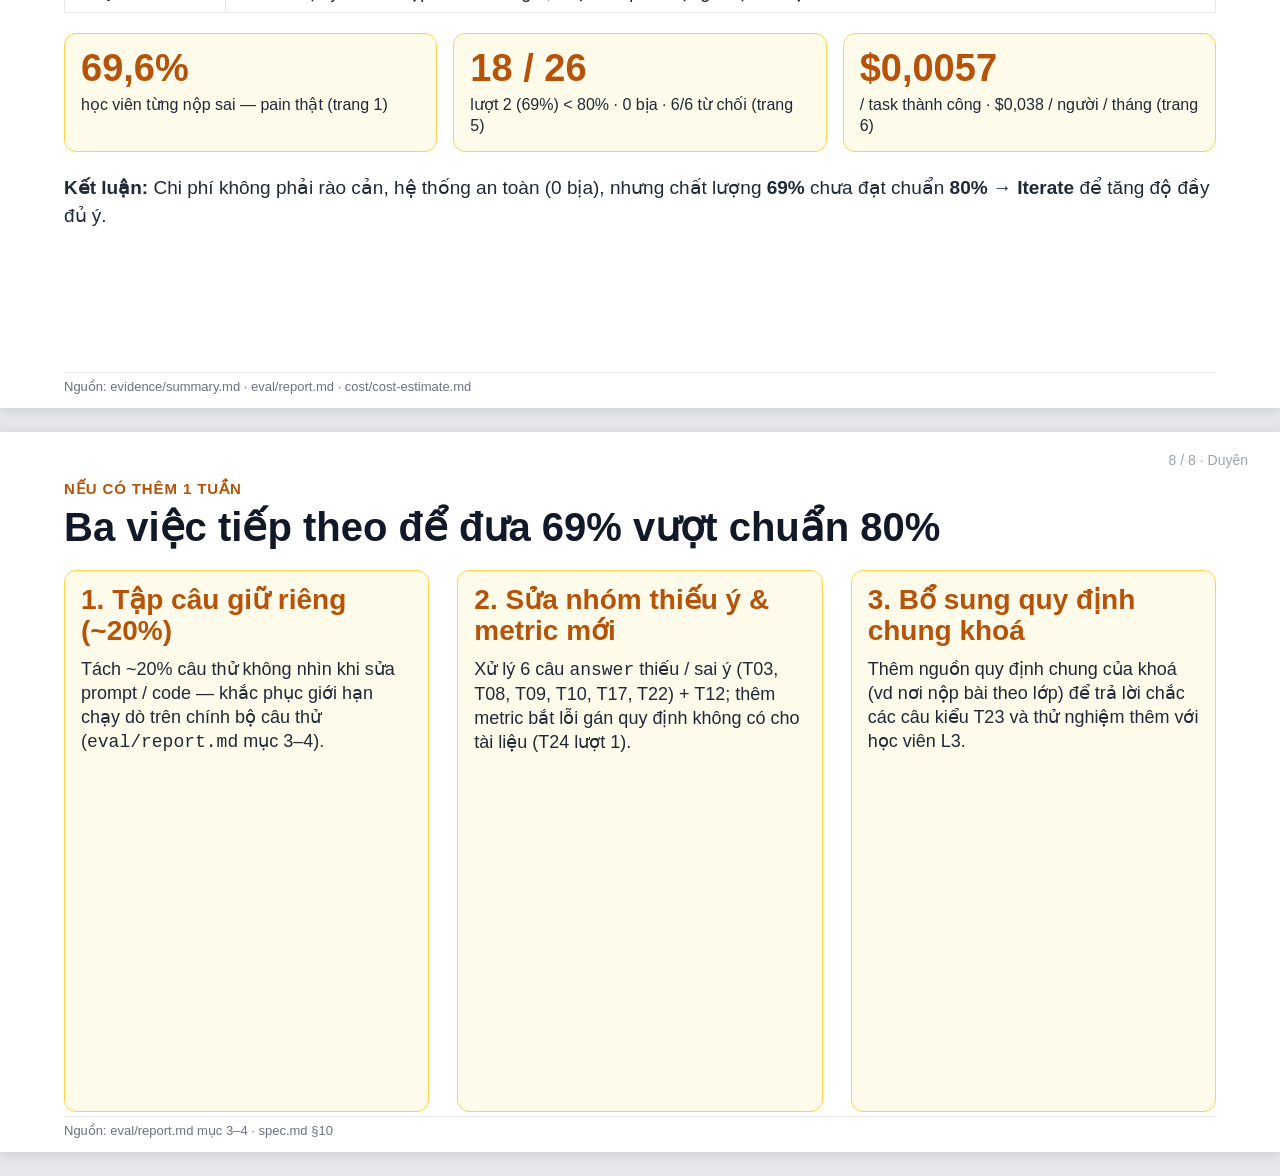
==== commit 91fdf5eb: "CP4: hoàn thiện trang 6, 7, 8 trong slides/deck.html" ====
--- a/slides/deck.html
+++ b/slides/deck.html
@@ -190,27 +190,38 @@
 <section class="slide">
   <div class="page">6 / 8 · Linh</div>
   <div class="tag">Chi phí khi dùng thật</div>
-  <h1>Chi phí / task thành công</h1>
-  <div class="todo">CHỜ SỐ SIMULATE (Linh)<br>· Chi phí / task thành công: __ (gpt-4o-mini) · __ (gpt-5.4-mini, giả định cùng tỉ lệ đạt — tự ước tính)<br>· 3 kịch bản / tháng: thấp __ · cơ sở __ · cao __<br>· So impact: __ / người / tháng ↔ ~4,7 giờ / học viên / tháng đang mất</div>
-  <div class="src">Nguồn: cost/cost-estimate.md · cost/personas.yaml · cost/simulate-N.csv · giá: developers.openai.com/api/docs/pricing (xem 25/11/2026)</div>
+  <h1>$0,0057 / task thành công — $26,61 / tháng cho 700 học viên L3</h1>
+  <div class="big" style="grid-template-columns:repeat(3,1fr)">
+    <div class="stat"><b>$0,0057</b><span>/ task thành công (<code>gpt-4o-mini</code> · tỉ lệ đạt thật 18/26)</span></div>
+    <div class="stat"><b>$26,61</b><span>/ tháng kịch bản cơ sở (700 học viên L3)</span></div>
+    <div class="stat"><b>$0,038</b><span>/ người / tháng ↔ ~4,7 giờ / học viên đang mất</span></div>
+  </div>
+  <table>
+    <tr><th>Model</th><th>Chi phí / task thành công</th><th>Thấp / tháng</th><th>Cơ sở / tháng (700 người)</th><th>Cao / tháng</th></tr>
+    <tr class="pick"><td><code>gpt-4o-mini</code> (đo thật)</td><td>$0,0057</td><td>$11,40</td><td>$26,61</td><td>$38,01</td></tr>
+    <tr><td><code>gpt-5.4-mini</code> <small>(giả định cùng tỉ lệ đạt — tự ước tính)</small></td><td>$0,0298</td><td colspan="3">Tính từ cùng log token 50 phiên (seed 42), giá gấp ~5,2×</td></tr>
+  </table>
+  <p style="margin:14px 0 0;font-size:18px"><b>So với impact:</b> $0,038 / người / tháng rất nhỏ so với ~4,7 giờ / học viên / tháng đang mất (<i>chưa phải thời gian đã tiết kiệm được</i>). <b>Chi phí không phải rào cản.</b></p>
+  <div class="src">Nguồn: cost/cost-estimate.md · cost/personas.yaml · 50 phiên, seed 42, tỉ lệ đạt 18/26 (run-5) · giá: developers.openai.com/api/docs/pricing (xem 25/11/2026)</div>
 </section>
 
 <!-- ============ TRANG 7 ============ -->
 <section class="slide">
   <div class="page">7 / 8 · Huyền</div>
   <div class="tag">Kết luận</div>
-  <h1>Go / Iterate / Stop: <span style="color:#b45309">__</span></h1>
+  <h1>Go / Iterate / Stop: <span style="color:#b45309">ITERATE</span></h1>
   <table>
     <tr><th style="width:14%">Kết luận</th><th>Điều kiện (đặt trước khi có số lượt 2)</th></tr>
     <tr><td><b>Go</b></td><td>Lượt 2 ≥21/26 <b>và</b> 3 ngưỡng cứng giữ (0 bịa · 100% từ chối · 100% trích dẫn có thật) <b>và</b> chi phí / người / tháng ≪ ~4,7 giờ / người / tháng</td></tr>
-    <tr><td><b>Iterate</b></td><td>Ngưỡng cứng giữ (an toàn) nhưng &lt; 80% câu qua — chưa bịa, nhưng còn nói “không thấy” hoặc trả lời thiếu</td></tr>
+    <tr class="pick"><td><b>✅ Iterate</b></td><td>Ngưỡng cứng giữ (an toàn) nhưng &lt; 80% câu qua — chưa bịa, nhưng còn nói “không thấy” hoặc trả lời thiếu</td></tr>
     <tr><td><b>Stop</b></td><td>Có câu bịa yêu cầu nộp / trích dẫn giả, hoặc chi phí vượt giá trị tiết kiệm</td></tr>
   </table>
-  <div class="big" style="grid-template-columns:repeat(3,1fr);margin-top:22px">
+  <div class="big" style="grid-template-columns:repeat(3,1fr);margin-top:20px">
     <div class="stat"><b>69,6%</b><span>học viên từng nộp sai — pain thật (trang 1)</span></div>
-    <div class="stat"><b>18 / 26</b><span>lượt 2 (69%) &lt; 21/26 · 0 bịa · 6/6 từ chối (trang 5)</span></div>
-    <div class="stat"><b>__</b><span>chi phí / task thành công (trang 6)</span></div>
-  </div>
+    <div class="stat"><b>18 / 26</b><span>lượt 2 (69%) &lt; 80% · 0 bịa · 6/6 từ chối (trang 5)</span></div>
+    <div class="stat"><b>$0,0057</b><span>/ task thành công · $0,038 / người / tháng (trang 6)</span></div>
+  </div>
+  <p style="margin:0;font-size:19px"><b>Kết luận:</b> Chi phí không phải rào cản, hệ thống an toàn (0 bịa), nhưng chất lượng <b>69%</b> chưa đạt chuẩn <b>80%</b> → <b>Iterate</b> để tăng độ đầy đủ ý.</p>
   <div class="src">Nguồn: evidence/summary.md · eval/report.md · cost/cost-estimate.md</div>
 </section>
 
@@ -218,9 +229,22 @@
 <section class="slide">
   <div class="page">8 / 8 · Duyên</div>
   <div class="tag">Nếu có thêm 1 tuần</div>
-  <h1>Ba việc tiếp theo</h1>
-  <div class="todo">CHỜ eval/report.md mục 4 (Duyên) + validation/log.md (Huân)<br>1. __<br>2. __<br>3. __</div>
-  <div class="src">Nguồn: eval/report.md mục 4 · validation/log.md</div>
+  <h1>Ba việc tiếp theo để đưa 69% vượt chuẩn 80%</h1>
+  <div class="row" style="align-items:stretch">
+    <div class="col stat">
+      <b style="font-size:28px">1. Tập câu giữ riêng (~20%)</b>
+      <span style="font-size:18px;margin-top:10px">Tách ~20% câu thử không nhìn khi sửa prompt / code — khắc phục giới hạn chạy dò trên chính bộ câu thử (<code>eval/report.md</code> mục 3–4).</span>
+    </div>
+    <div class="col stat">
+      <b style="font-size:28px">2. Sửa nhóm thiếu ý &amp; metric mới</b>
+      <span style="font-size:18px;margin-top:10px">Xử lý 6 câu <code>answer</code> thiếu / sai ý (T03, T08, T09, T10, T17, T22) + T12; thêm metric bắt lỗi gán quy định không có cho tài liệu (T24 lượt 1).</span>
+    </div>
+    <div class="col stat">
+      <b style="font-size:28px">3. Bổ sung quy định chung khoá</b>
+      <span style="font-size:18px;margin-top:10px">Thêm nguồn quy định chung của khoá (vd nơi nộp bài theo lớp) để trả lời chắc các câu kiểu T23 và thử nghiệm thêm với học viên L3.</span>
+    </div>
+  </div>
+  <div class="src">Nguồn: eval/report.md mục 3–4 · spec.md §10</div>
 </section>
 
 </body>
